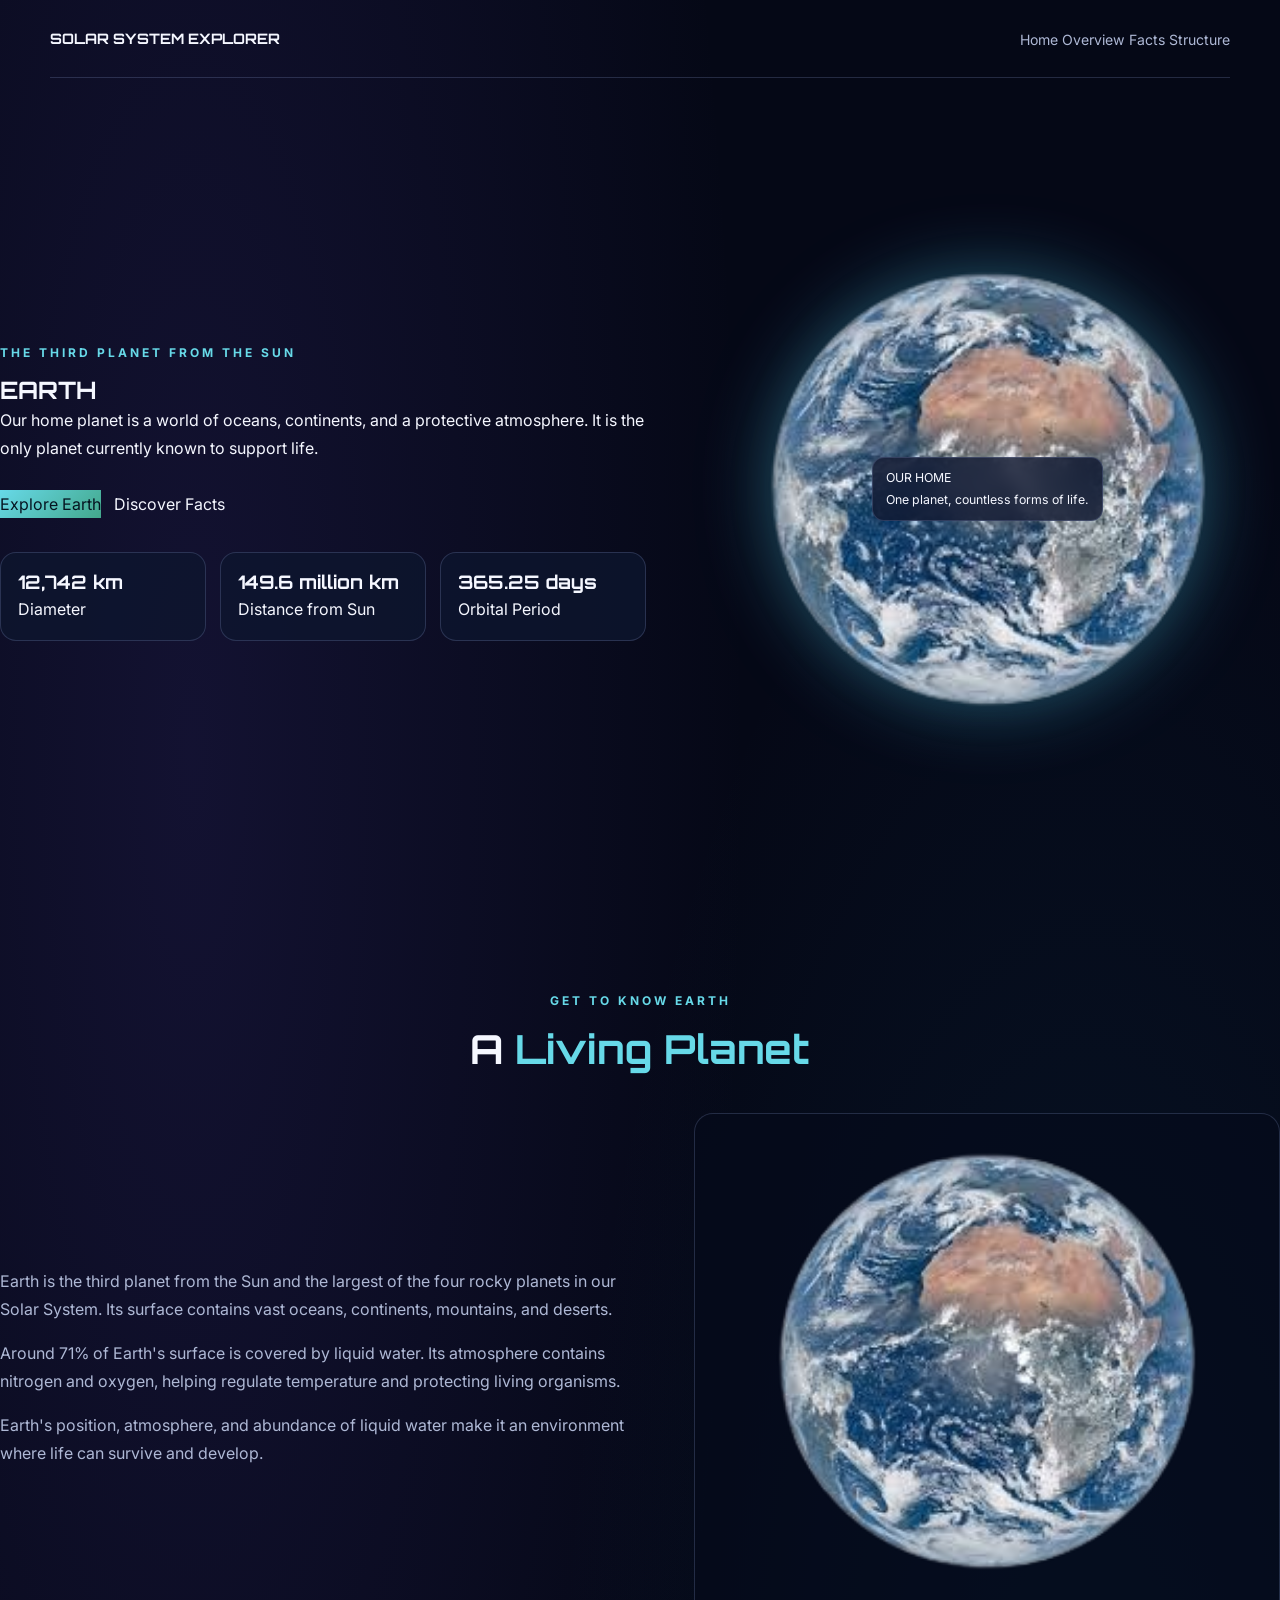
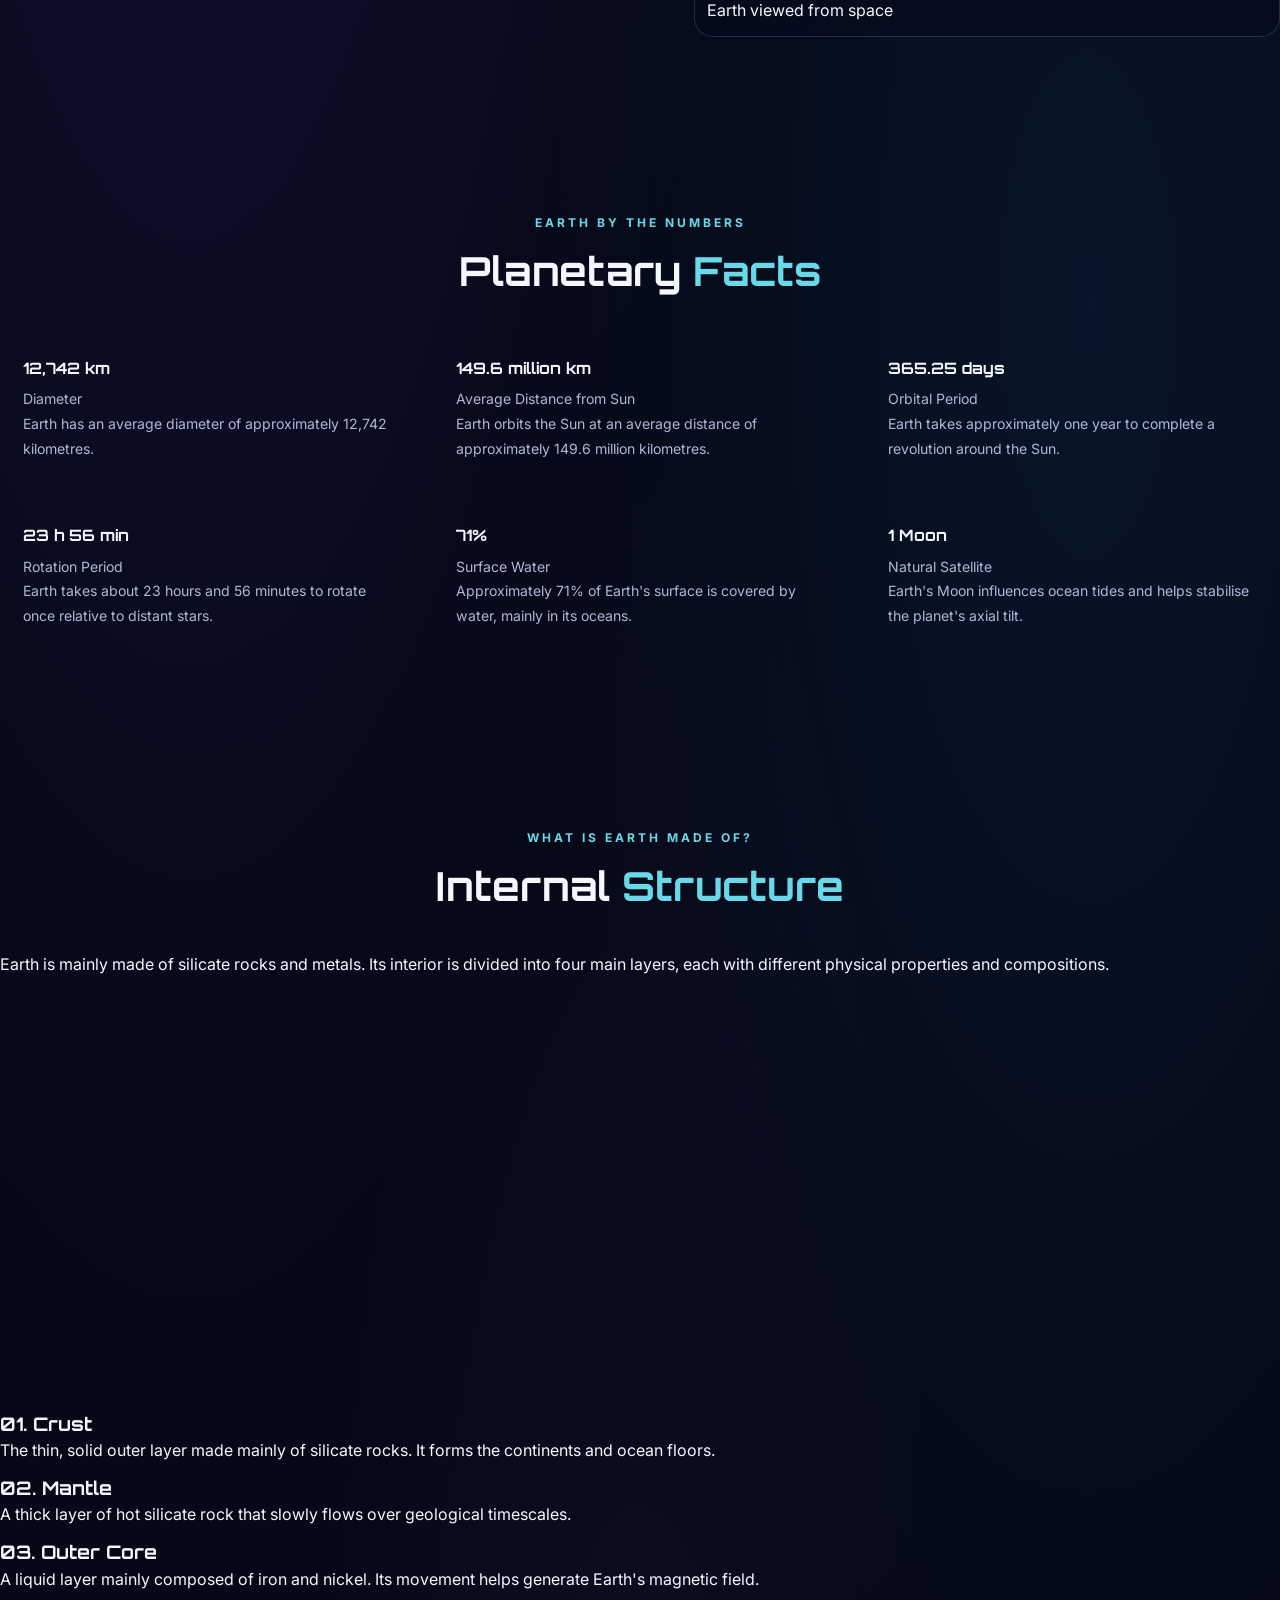
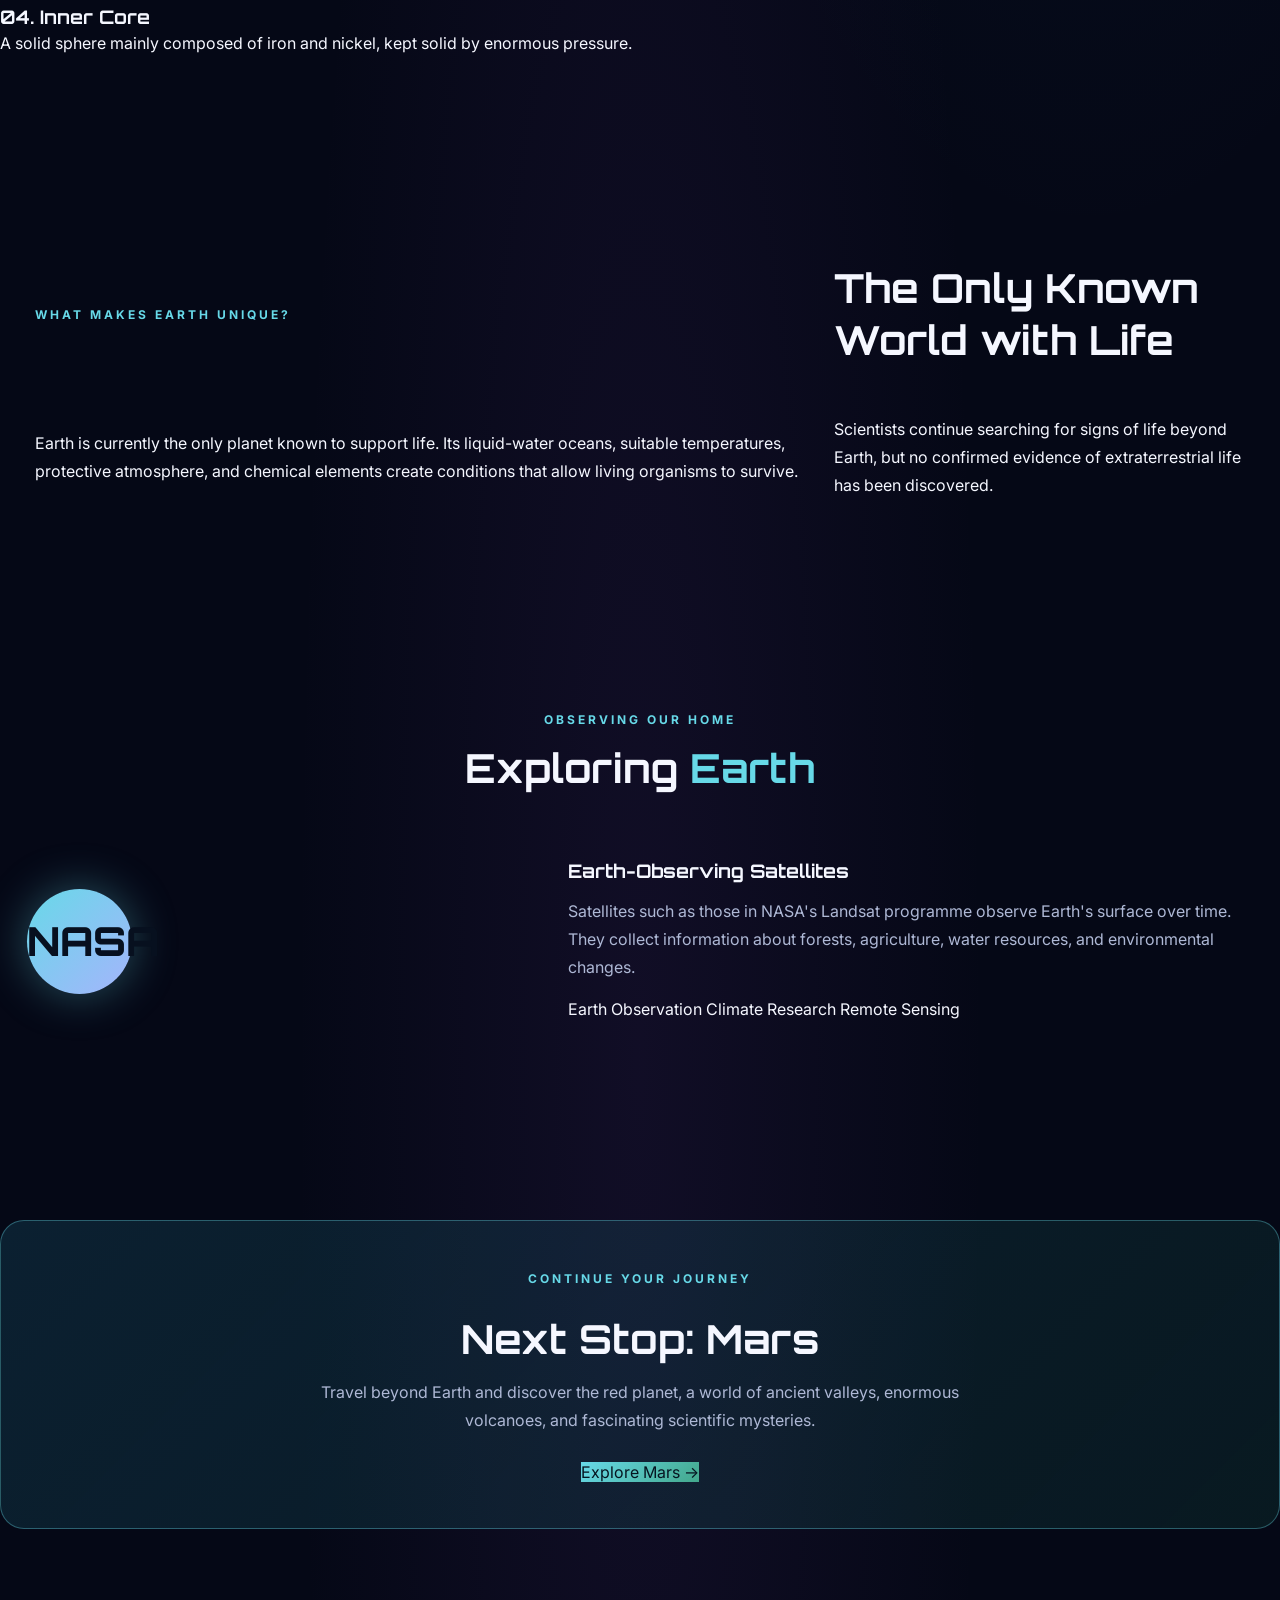
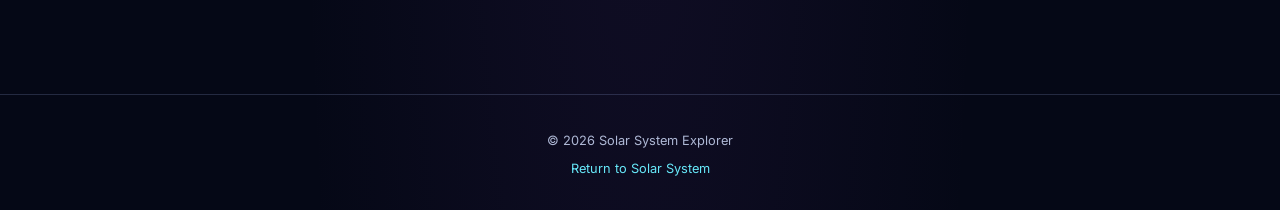
==== planets/earth.html @ f8b94702 "Update 1" ====
<!DOCTYPE html>
<html lang="en">
<head>
    <meta charset="UTF-8">
    <meta name="viewport" content="width=device-width, initial-scale=1.0">
    <title>Earth | Solar System Explorer</title>
    <link rel="stylesheet" href="../css/planets.css">
</head>

<body>

    <!-- HEADER -->
    <header class="header">
        <a href="../index.html" class="logo">SOLAR SYSTEM EXPLORER</a>

        <nav class="nav">
            <a href="../index.html">Home</a>
            <a href="#overview">Overview</a>
            <a href="#facts">Facts</a>
            <a href="#structure">Structure</a>
        </nav>
    </header>

    <main class="earth-page" style="--planet-accent: #67d9e8;">

        <!-- HERO SECTION -->
        <section class="planet-hero">

            <div class="hero-content">
                <p class="eyebrow">THE THIRD PLANET FROM THE SUN</p>

                <h1>EARTH</h1>

                <p class="hero-description">
                    Our home planet is a world of oceans, continents,
                    and a protective atmosphere. It is the only planet
                    currently known to support life.
                </p>

                <div class="hero-buttons">
                    <a href="#overview" class="planet-button">Explore Earth</a>
                    <a href="#facts" class="secondary-button">Discover Facts</a>
                </div>

                <div class="hero-stats">
                    <div class="stat">
                        <h3>12,742 km</h3>
                        <p>Diameter</p>
                    </div>

                    <div class="stat">
                        <h3>149.6 million km</h3>
                        <p>Distance from Sun</p>
                    </div>

                    <div class="stat">
                        <h3>365.25 days</h3>
                        <p>Orbital Period</p>
                    </div>
                </div>
            </div>

            <div class="hero-visual">
                <div class="planet-glow"></div>

                <img
                    src="../images/earth.png"
                    alt="Earth showing its blue oceans and continents"
                    class="planet-image"
                >

                <div class="floating-label">
                    <span>OUR HOME</span>
                    <p>One planet, countless forms of life.</p>
                </div>
            </div>

        </section>

        <!-- OVERVIEW -->
        <section class="section" id="overview">

            <div class="section-heading">
                <p class="eyebrow">GET TO KNOW EARTH</p>
                <h2>A <span>Living Planet</span></h2>
            </div>

            <div class="overview-grid">

                <div class="overview-text">
                    <p>
                        Earth is the third planet from the Sun and the
                        largest of the four rocky planets in our Solar
                        System. Its surface contains vast oceans,
                        continents, mountains, and deserts.
                    </p>

                    <p>
                        Around 71% of Earth's surface is covered by
                        liquid water. Its atmosphere contains nitrogen
                        and oxygen, helping regulate temperature and
                        protecting living organisms.
                    </p>

                    <p>
                        Earth's position, atmosphere, and abundance of
                        liquid water make it an environment where life
                        can survive and develop.
                    </p>
                </div>

                <div class="image-frame">
                    <img
                        src="../images/earth.png"
                        alt="View of planet Earth from space"
                    >
                    <p>Earth viewed from space</p>
                </div>

            </div>
        </section>

        <!-- FACTS -->
        <section class="section" id="facts">

            <div class="section-heading">
                <p class="eyebrow">EARTH BY THE NUMBERS</p>
                <h2>Planetary <span>Facts</span></h2>
            </div>

            <div class="facts-grid">

                <div class="fact-card">
                    <h3>12,742 km</h3>
                    <p class="fact-label">Diameter</p>
                    <p>
                        Earth has an average diameter of approximately
                        12,742 kilometres.
                    </p>
                </div>

                <div class="fact-card">
                    <h3>149.6 million km</h3>
                    <p class="fact-label">Average Distance from Sun</p>
                    <p>
                        Earth orbits the Sun at an average distance of
                        approximately 149.6 million kilometres.
                    </p>
                </div>

                <div class="fact-card">
                    <h3>365.25 days</h3>
                    <p class="fact-label">Orbital Period</p>
                    <p>
                        Earth takes approximately one year to complete
                        a revolution around the Sun.
                    </p>
                </div>

                <div class="fact-card">
                    <h3>23 h 56 min</h3>
                    <p class="fact-label">Rotation Period</p>
                    <p>
                        Earth takes about 23 hours and 56 minutes to
                        rotate once relative to distant stars.
                    </p>
                </div>

                <div class="fact-card">
                    <h3>71%</h3>
                    <p class="fact-label">Surface Water</p>
                    <p>
                        Approximately 71% of Earth's surface is covered
                        by water, mainly in its oceans.
                    </p>
                </div>

                <div class="fact-card">
                    <h3>1 Moon</h3>
                    <p class="fact-label">Natural Satellite</p>
                    <p>
                        Earth's Moon influences ocean tides and helps
                        stabilise the planet's axial tilt.
                    </p>
                </div>

            </div>
        </section>

        <!-- COMPOSITION -->
        <section class="section" id="structure">

            <div class="section-heading">
                <p class="eyebrow">WHAT IS EARTH MADE OF?</p>
                <h2>Internal <span>Structure</span></h2>
            </div>

            <p class="section-intro">
                Earth is mainly made of silicate rocks and metals.
                Its interior is divided into four main layers, each
                with different physical properties and compositions.
            </p>

            <div class="structure-grid">

                <div class="structure-visual">
                    <div class="earth-core">
                        <div class="earth-layer crust">
                            <div class="earth-layer mantle">
                                <div class="earth-layer outer-core">
                                    <div class="earth-layer inner-core"></div>
                                </div>
                            </div>
                        </div>
                    </div>
                </div>

                <div class="layer-list">

                    <div class="layer-item">
                        <h3>01. Crust</h3>
                        <p>
                            The thin, solid outer layer made mainly
                            of silicate rocks. It forms the continents
                            and ocean floors.
                        </p>
                    </div>

                    <div class="layer-item">
                        <h3>02. Mantle</h3>
                        <p>
                            A thick layer of hot silicate rock that
                            slowly flows over geological timescales.
                        </p>
                    </div>

                    <div class="layer-item">
                        <h3>03. Outer Core</h3>
                        <p>
                            A liquid layer mainly composed of iron
                            and nickel. Its movement helps generate
                            Earth's magnetic field.
                        </p>
                    </div>

                    <div class="layer-item">
                        <h3>04. Inner Core</h3>
                        <p>
                            A solid sphere mainly composed of iron
                            and nickel, kept solid by enormous pressure.
                        </p>
                    </div>

                </div>
            </div>
        </section>

        <!-- UNIQUE SCIENTIFIC FACT -->
        <section class="section">

            <div class="discovery-card">
                <p class="eyebrow">WHAT MAKES EARTH UNIQUE?</p>

                <h2>The Only Known World with <span>Life</span></h2>

                <p>
                    Earth is currently the only planet known to support
                    life. Its liquid-water oceans, suitable temperatures,
                    protective atmosphere, and chemical elements create
                    conditions that allow living organisms to survive.
                </p>

                <p>
                    Scientists continue searching for signs of life
                    beyond Earth, but no confirmed evidence of
                    extraterrestrial life has been discovered.
                </p>
            </div>

        </section>

        <!-- SPACE EXPLORATION -->
        <section class="section">

            <div class="section-heading">
                <p class="eyebrow">OBSERVING OUR HOME</p>
                <h2>Exploring <span>Earth</span></h2>
            </div>

            <div class="mission-card">

                <div class="mission-symbol">NASA</div>

                <div class="mission-content">
                    <h3>Earth-Observing Satellites</h3>

                    <p>
                        Satellites such as those in NASA's Landsat
                        programme observe Earth's surface over time.
                        They collect information about forests,
                        agriculture, water resources, and environmental
                        changes.
                    </p>

                    <div class="tag-list">
                        <span>Earth Observation</span>
                        <span>Climate Research</span>
                        <span>Remote Sensing</span>
                    </div>
                </div>

            </div>
        </section>

        <!-- NEXT PLANET -->
        <section class="section">

            <div class="closing-banner">
                <p class="eyebrow">CONTINUE YOUR JOURNEY</p>

                <h2>Next Stop: <span>Mars</span></h2>

                <p>
                    Travel beyond Earth and discover the red planet,
                    a world of ancient valleys, enormous volcanoes,
                    and fascinating scientific mysteries.
                </p>

                <a href="mars.html" class="planet-button">
                    Explore Mars →
                </a>
            </div>

        </section>

    </main>

    <!-- FOOTER -->
    <footer class="footer">
        <p>© 2026 Solar System Explorer</p>
        <a href="../index.html">Return to Solar System</a>
    </footer>

</body>
</html>
---- css/planets.css ----
@import url('https://fonts.googleapis.com/css2?family=Inter:wght@400;500;600;700&family=Orbitron:wght@500;600;700;800&display=swap');


/* VARIABLES */

:root {
    --bg: #050816;
    --panel: rgba(14, 22, 47, 0.78);
    --panel-light: rgba(25, 34, 68, 0.65);
    --border: rgba(148, 163, 220, 0.22);

    --text: #f5f7ff;
    --muted: #aeb8d5;

    --cyan: #67e8f9;
    --purple: #a5b4fc;
    --orange: #ffb454;

    --planet-accent: #67e8f9;
}


/* RESET */

* {
    box-sizing: border-box;
    margin: 0;
    padding: 0;
}

html {
    scroll-behavior: smooth;
    scroll-padding-top: 100px;
}

body {
    min-height: 100vh;
    overflow-x: hidden;

    color: var(--text);

    background:
        radial-gradient(
            ellipse at 15% 15%,
            rgba(83, 63, 175, 0.18),
            transparent 36%
        ),
        radial-gradient(
            ellipse at 85% 38%,
            rgba(22, 116, 170, 0.12),
            transparent 35%
        ),
        radial-gradient(
            ellipse at 50% 85%,
            rgba(105, 55, 155, 0.12),
            transparent 38%
        ),
        var(--bg);

    font-family: "Inter", sans-serif;
    line-height: 1.75;
}

a {
    color: inherit;
    text-decoration: none;
}

img {
    display: block;
    max-width: 100%;
}

h1, h2, h3, h4, h5, h6 {
    font-family: "Orbitron", sans-serif;
    line-height: 1.3;
}


/* =========================================
   BACKGROUND EFFECTS
========================================= */

.stars,
.stars::before,
.stars::after {
    position: fixed;
    inset: 0;
    pointer-events: none;
}

.stars {
    z-index: -1;
    opacity: 0.75;

    background-image:
        radial-gradient(1px 1px at 8% 16%, white 99%, transparent),
        radial-gradient(2px 2px at 22% 72%, #a5b4fc 99%, transparent),
        radial-gradient(1px 1px at 36% 35%, white 99%, transparent),
        radial-gradient(2px 2px at 48% 82%, #67e8f9 99%, transparent),
        radial-gradient(1px 1px at 63% 13%, white 99%, transparent),
        radial-gradient(1px 1px at 76% 54%, white 99%, transparent),
        radial-gradient(2px 2px at 88% 27%, #c4b5fd 99%, transparent),
        radial-gradient(1px 1px at 94% 86%, white 99%, transparent),
        radial-gradient(1px 1px at 14% 91%, white 99%, transparent),
        radial-gradient(1px 1px at 56% 48%, #a5b4fc 99%, transparent);

    background-size: 370px 370px;

    animation: starDrift 100s linear infinite;
}

.stars::before {
    content: "";
    opacity: 0.5;

    background-image:
        radial-gradient(1px 1px at 20% 20%, white 99%, transparent),
        radial-gradient(2px 2px at 70% 40%, #67e8f9 99%, transparent),
        radial-gradient(1px 1px at 40% 80%, white 99%, transparent),
        radial-gradient(1px 1px at 90% 70%, #c4b5fd 99%, transparent);

    background-size: 230px 260px;

    animation: twinkle 5s ease-in-out infinite alternate;
}

.stars::after {
    content: "";
    opacity: 0.35;

    background-image:
        radial-gradient(1px 1px at 30% 55%, white 99%, transparent),
        radial-gradient(1px 1px at 80% 10%, white 99%, transparent),
        radial-gradient(2px 2px at 55% 30%, #c4b5fd 99%, transparent);

    background-size: 310px 320px;
}

.nebula {
    position: fixed;
    z-index: -1;

    width: 350px;
    height: 350px;

    border-radius: 50%;
    filter: blur(100px);

    opacity: 0.13;
    pointer-events: none;
}

.nebula-one {
    top: 20%;
    left: -180px;
    background: #7657ff;
}

.nebula-two {
    right: -180px;
    bottom: 8%;
    background: #00c8ff;
}


/* ANIMATIONS */

@keyframes starDrift {
    from {
        background-position: 0 0;
    }

    to {
        background-position: 370px 370px;
    }
}

@keyframes twinkle {
    from {
        opacity: 0.2;
    }

    to {
        opacity: 0.75;
    }
}

@keyframes sunFloat {
    0%, 100% {
        transform: translateY(0);
    }

    50% {
        transform: translateY(-10px);
    }
}

@keyframes glowPulse {
    0%, 100% {
        opacity: 0.45;
        transform: scale(0.96);
    }

    50% {
        opacity: 0.8;
        transform: scale(1.05);
    }
}

@keyframes planetFloat {
    0%, 100% {
        transform: translateY(0);
    }

    50% {
        transform: translateY(-13px);
    }
}


/* =========================================
   NAVIGATION
========================================= */

header {
    position: relative;
    z-index: 10;

    width: min(1180px, calc(100% - 40px));
    min-height: 78px;

    margin: auto;

    display: flex;
    align-items: center;
    justify-content: space-between;
    gap: 24px;

    border-bottom: 1px solid var(--border);
}

.logo {
    font-family: "Orbitron", sans-serif;
    font-weight: 700;
    font-size: 0.9rem;
    white-space: nowrap;
}

nav ul {
    display: flex;
    gap: 26px;

    padding: 0;
    margin: 0;

    list-style: none;
}

nav a {
    color: var(--muted);
    font-size: 0.88rem;

    transition: color 0.2s ease;
}

nav a:hover {
    color: var(--cyan);
}


/* =========================================
   GENERAL LAYOUT
========================================= */

.container {
    width: min(1120px, calc(100% - 44px));
    margin-inline: auto;
}

.section {
    padding: 85px 0;
}

.section-heading {
    max-width: 700px;

    margin: 0 auto 38px;

    text-align: center;
}

.eyebrow {
    display: inline-block;

    margin-bottom: 12px;

    color: var(--planet-accent);

    font-size: 0.75rem;
    font-weight: 700;

    letter-spacing: 3px;
    text-transform: uppercase;
}

h2 {
    margin-bottom: 14px;
    font-size: clamp(1.65rem, 4vw, 2.5rem);
}

.section-heading p,
.muted {
    color: var(--muted);
}

.gradient-text {
    color: var(--planet-accent);

    background: linear-gradient(
        100deg,
        #ffffff,
        var(--purple) 45%,
        var(--planet-accent)
    );

    -webkit-background-clip: text;
    background-clip: text;
    -webkit-text-fill-color: transparent;
}


/* =========================================
   FULL-SCREEN PLANET HERO
========================================= */

.planet-hero {
    position: relative;

    display: grid;
    grid-template-columns: 1.05fr 0.95fr;

    align-items: center;
    gap: 50px;

    min-height: calc(100svh - 78px);
    padding-top: 50px;
    padding-bottom: 50px;
}

.hero-copy {
    position: relative;
    z-index: 2;
}

.hero h1 {
    margin: 12px 0 10px;

    font-size: clamp(3rem, 6vw, 5.5rem);
    letter-spacing: -2px;
}

.planet-subtitle {
    color: var(--planet-accent);

    font-size: clamp(1.15rem, 2.5vw, 1.7rem);
}

.hero-copy > p {
    max-width: 580px;

    margin-top: 20px;

    color: var(--muted);
    font-size: 1.04rem;
}

.hero-buttons {
    display: flex;
    flex-wrap: wrap;
    gap: 13px;

    margin-top: 28px;
}


/* BUTTONS */

.button {
    display: inline-flex;
    justify-content: center;
    align-items: center;

    padding: 12px 19px;

    border: 1px solid var(--border);
    border-radius: 12px;

    font-size: 0.9rem;
    font-weight: 600;

    transition:
        transform 0.25s,
        box-shadow 0.25s,
        background 0.25s;
}

.button:hover {
    transform: translateY(-3px);
}

.button-primary {
    color: #04101b;

    border-color: transparent;

    background: linear-gradient(
        110deg,
        var(--planet-accent),
        var(--purple)
    );

    box-shadow: 0 8px 28px rgba(103, 232, 249, 0.13);
}

.button-secondary {
    color: var(--text);
    background: rgba(255, 255, 255, 0.035);
}


/* PLANET VISUAL */

.hero-visual {
    position: relative;

    display: grid;
    place-items: center;

    min-height: 500px;

    isolation: isolate;
}

.orbit {
    position: absolute;

    width: 95%;
    aspect-ratio: 1;

    border: 1px solid rgba(165, 180, 252, 0.17);
    border-radius: 50%;

    transform: rotate(-18deg) scaleY(0.77);
}

.orbit-two {
    width: 76%;

    border-color: rgba(103, 232, 249, 0.2);

    transform: rotate(25deg) scaleY(0.82);
}

.planet-glow {
    position: absolute;

    width: 78%;
    aspect-ratio: 1;

    border-radius: 50%;

    background: radial-gradient(
        circle,
        color-mix(in srgb, var(--planet-accent) 32%, transparent),
        transparent 70%
    );

    filter: blur(20px);

    animation: glowPulse 5s ease-in-out infinite;
}

.planet-image {
    position: relative;
    z-index: 2;

    width: min(88%, 490px);
    height: auto;
    max-height: 490px;

    object-fit: contain;

    filter: drop-shadow(
        0 0 30px color-mix(in srgb, var(--planet-accent) 35%, transparent)
    );

    animation: planetFloat 7s ease-in-out infinite;
}

.floating-label {
    position: absolute;
    z-index: 3;

    padding: 9px 13px;

    color: var(--text);

    background: rgba(14, 22, 47, 0.8);

    border: 1px solid var(--border);
    border-radius: 12px;

    font-size: 0.77rem;

    backdrop-filter: blur(10px);
}

.label-top {
    top: 12%;
    right: 0;
}

.label-bottom {
    bottom: 13%;
    left: 0;
}


/* HERO STATS */

.hero-stats {
    display: grid;
    grid-template-columns: repeat(3, 1fr);
    gap: 14px;

    margin-top: 34px;
}

.stat {
    min-width: 0;
    padding: 17px;

    background: var(--panel);

    border: 1px solid var(--border);
    border-radius: 16px;
}

.stat strong {
    display: block;

    color: var(--planet-accent);

    font-family: "Orbitron", sans-serif;
    font-size: clamp(0.85rem, 2vw, 1.15rem);

    overflow-wrap: anywhere;
}

.stat span {
    color: var(--muted);
    font-size: 0.77rem;
}


/* =========================================
   GLASS PANELS AND IMAGES
========================================= */

.glass-card {
    background: linear-gradient(
        145deg,
        var(--panel-light),
        rgba(9, 14, 33, 0.72)
    );

    border: 1px solid var(--border);
    border-radius: 23px;

    box-shadow: 0 18px 50px rgba(0, 0, 0, 0.12);

    backdrop-filter: blur(12px);
}

.image-frame {
    position: relative;
    overflow: hidden;

    min-width: 0;
    padding: 12px;

    background: rgba(6, 10, 27, 0.6);

    border: 1px solid var(--border);
    border-radius: 19px;
}

.image-frame img {
    width: 100%;
    height: auto;
    max-height: 470px;

    object-fit: contain;
    object-position: center;

    border-radius: 12px;

    transition: transform 0.5s ease, filter 0.5s ease;
}

.image-frame:hover img {
    transform: scale(1.025);
    filter: brightness(1.08);
}

.image-caption {
    padding: 12px 5px 2px;

    color: var(--muted);
    font-size: 0.8rem;
    text-align: center;
}


/* =========================================
   OVERVIEW
========================================= */

.overview-grid {
    display: grid;
    grid-template-columns: 1fr 0.9fr;

    align-items: center;
    gap: 42px;
}

.overview-text h2 {
    margin-bottom: 20px;
}

.overview-text p {
    margin-bottom: 16px;
    color: var(--muted);
}

.highlight {
    padding: 17px 19px;
    margin-top: 24px;

    border-left: 3px solid var(--planet-accent);
    border-radius: 0 12px 12px 0;

    background: color-mix(
        in srgb,
        var(--planet-accent) 6%,
        transparent
    );

    color: #dfe8ff;
}


/* =========================================
   FACT CARDS
========================================= */

.facts-grid {
    display: grid;
    grid-template-columns: repeat(3, minmax(0, 1fr));
    gap: 18px;
}

.fact-card {
    padding: 23px;

    transition:
        transform 0.25s,
        border-color 0.25s;
}

.fact-card:hover {
    transform: translateY(-5px);
    border-color: var(--planet-accent);
}

.fact-icon {
    display: grid;
    place-items: center;

    width: 43px;
    height: 43px;

    margin-bottom: 17px;

    border-radius: 13px;

    color: var(--planet-accent);

    background: color-mix(
        in srgb,
        var(--planet-accent) 10%,
        transparent
    );

    font-size: 1.2rem;
}

.fact-card h3 {
    margin-bottom: 9px;
    font-size: 0.98rem;
}

.fact-card p {
    color: var(--muted);
    font-size: 0.88rem;
}

.fact-card strong {
    color: var(--purple);
}


/* =========================================
   INTERNAL STRUCTURE
========================================= */

.core-grid {
    display: grid;
    grid-template-columns: 0.95fr 1.05fr;

    align-items: center;
    gap: 42px;
}

.core-copy p {
    margin-bottom: 17px;
    color: var(--muted);
}

.layer-list {
    display: grid;
    gap: 12px;

    margin-top: 24px;
}

.layer {
    display: flex;
    align-items: center;
    gap: 13px;

    padding: 13px 15px;

    background: rgba(255, 255, 255, 0.035);

    border: 1px solid rgba(148, 163, 220, 0.13);
    border-radius: 13px;
}

.layer-dot {
    flex: 0 0 10px;

    width: 10px;
    height: 10px;

    border-radius: 50%;

    background: var(--planet-accent);

    box-shadow: 0 0 12px var(--planet-accent);
}

.layer:nth-child(2) .layer-dot {
    background: #ff7c54;
}

.layer:nth-child(3) .layer-dot {
    background: #ffda80;
}

.layer strong {
    display: block;
    font-size: 0.88rem;
}

.layer span {
    display: block;

    color: var(--muted);
    font-size: 0.78rem;
}


/* STRUCTURE DIAGRAM */

.structure-visual {
    display: grid;
    place-items: center;

    min-height: 410px;
    padding: 25px;
}

.structure-diagram {
    display: grid;
    place-items: center;

    width: min(300px, 80%);
    aspect-ratio: 1;

    border-radius: 50%;

    background: #ad876b;

    box-shadow: 0 0 45px rgba(196, 181, 165, 0.13);
}

.structure-layer {
    display: grid;
    place-items: center;

    width: 78%;
    aspect-ratio: 1;

    border-radius: 50%;
}

.structure-crust {
    background: #ad876b;
}

.structure-mantle {
    width: 85%;
    background: #d68d54;
}

.structure-core {
    width: 65%;
    background: #ffda80;
}

.structure-legend {
    display: flex;
    justify-content: center;
    flex-wrap: wrap;

    gap: 18px;
    margin-top: 24px;

    color: var(--muted);
    font-size: 0.8rem;
}

.structure-legend > div {
    display: flex;
    align-items: center;
    gap: 7px;
}

.legend-dot {
    width: 9px;
    height: 9px;

    border-radius: 50%;
}

.crust-dot {
    background: #ad876b;
}

.mantle-dot {
    background: #d68d54;
}

.core-dot {
    background: #ffda80;
}


/* =========================================
   UNIQUE DISCOVERY
========================================= */

.discovery-card {
    display: grid;
    grid-template-columns: 1.3fr 0.7fr;

    align-items: center;
    gap: 35px;

    padding: 35px;
}

.discovery-content p {
    margin: 14px 0;
    color: var(--muted);
}

.discovery-content strong {
    color: var(--planet-accent);
}

.discovery-stats {
    display: grid;
    gap: 15px;
}

.discovery-stat {
    padding: 23px;

    background: rgba(255, 255, 255, 0.035);

    border: 1px solid var(--border);
    border-radius: 16px;

    text-align: center;
}

.discovery-stat strong {
    display: block;

    color: var(--planet-accent);

    font-family: "Orbitron", sans-serif;
    font-size: 2.3rem;
}

.discovery-stat span {
    color: var(--muted);
    font-size: 0.82rem;
}


/* =========================================
   SPACECRAFT FEATURE
========================================= */

.mission-card {
    display: grid;
    grid-template-columns: 0.85fr 1.15fr;

    align-items: center;
    gap: 35px;

    padding: 27px;
}

.mission-content h2 {
    font-size: clamp(1.4rem, 3vw, 2rem);
}

.mission-content p {
    margin: 14px 0;
    color: var(--muted);
}

.mission-tags {
    display: flex;
    flex-wrap: wrap;
    gap: 9px;

    margin-top: 20px;
}

.tag {
    padding: 7px 11px;

    color: var(--planet-accent);

    background: rgba(103, 232, 249, 0.07);

    border: 1px solid var(--border);
    border-radius: 999px;

    font-size: 0.75rem;
}


/* MISSION VISUAL */

.mission-visual {
    position: relative;

    display: grid;
    place-items: center;

    min-height: 260px;
    overflow: hidden;

    border-radius: 18px;

    background: rgba(6, 10, 27, 0.6);
    border: 1px solid var(--border);
}

.mission-orbit {
    position: absolute;

    width: 75%;
    aspect-ratio: 1;

    border: 1px solid rgba(165, 180, 252, 0.4);
    border-radius: 50%;

    transform: scaleY(0.45) rotate(-25deg);
}

.mission-symbol {
    display: grid;
    place-items: center;

    width: 105px;
    height: 105px;

    border-radius: 50%;

    color: #07101f;

    background: linear-gradient(
        135deg,
        var(--planet-accent),
        var(--purple)
    );

    font-family: "Orbitron", sans-serif;
    font-size: 2.5rem;
    font-weight: 800;

    box-shadow: 0 0 45px color-mix(
        in srgb,
        var(--planet-accent) 35%,
        transparent
    );
}


/* =========================================
   CLOSING BANNER
========================================= */

.closing-banner {
    position: relative;
    overflow: hidden;

    padding: 42px 25px;

    text-align: center;

    background:
        radial-gradient(
            ellipse at 50% 120%,
            color-mix(in srgb, var(--planet-accent) 16%, transparent),
            transparent 60%
        ),
        var(--panel);

    border: 1px solid var(--border);
    border-radius: 24px;
}

.closing-banner h2 {
    margin-bottom: 13px;
}

.closing-banner p {
    max-width: 650px;

    margin: 0 auto 24px;

    color: var(--muted);
}

.closing-banner .button {
    margin: 5px;
}


/* =========================================
   FOOTER
========================================= */

footer {
    padding: 30px 20px;
    margin-top: 80px;

    border-top: 1px solid var(--border);

    color: var(--muted);
    font-size: 0.8rem;

    text-align: center;
}

footer p {
    margin: 5px 0;
}

footer a {
    color: var(--cyan);
}


/* =========================================
   RESPONSIVE DESIGN
========================================= */

@media (max-width: 900px) {

    header {
        flex-direction: column;
        justify-content: center;

        gap: 10px;
        padding: 15px;
    }

    nav ul {
        justify-content: center;
        flex-wrap: wrap;
        gap: 16px;
    }

    .planet-hero {
        grid-template-columns: 1fr;
        gap: 15px;

        min-height: auto;
        padding-top: 65px;
    }

    .hero-copy {
        text-align: center;
    }

    .hero-copy > p {
        margin-inline: auto;
    }

    .hero-buttons {
        justify-content: center;
    }

    .hero-visual {
        min-height: 420px;
    }

    .overview-grid,
    .core-grid,
    .mission-card {
        grid-template-columns: 1fr;
    }

    .overview-grid .image-frame {
        max-width: 650px;
        width: 100%;

        margin-inline: auto;
    }

    .core-grid .structure-visual {
        order: 2;
    }

    .discovery-card {
        grid-template-columns: 1fr;
    }

    .mission-card {
        gap: 25px;
    }
}


/* MOBILE */

@media (max-width: 650px) {

    .container {
        width: min(100% - 30px, 1120px);
    }

    .section {
        padding: 60px 0;
    }

    header {
        width: calc(100% - 30px);
    }

    nav ul {
        gap: 3px;
    }

    nav a {
        padding: 8px 7px;
        font-size: 0.73rem;
    }

    .logo {
        font-size: 0.78rem;
    }

    .planet-hero {
        padding-top: 55px;
    }

    .hero h1 {
        font-size: clamp(2.4rem, 12vw, 3.8rem);
    }

    .hero-visual {
        min-height: 320px;
    }

    .planet-image {
        width: min(85%, 340px);
    }

    .hero-stats {
        gap: 8px;
    }

    .stat {
        padding: 12px 8px;
        text-align: center;
    }

    .stat strong {
        font-size: 0.85rem;
    }

    .stat span {
        font-size: 0.68rem;
    }

    .facts-grid {
        grid-template-columns: repeat(2, minmax(0, 1fr));
        gap: 12px;
    }

    .fact-card {
        padding: 16px;
    }

    .fact-card h3 {
        font-size: 0.87rem;
    }

    .fact-card p {
        font-size: 0.81rem;
    }

    .mission-card,
    .discovery-card {
        padding: 16px;
    }

    .image-frame {
        padding: 8px;
    }

    .structure-visual {
        min-height: 330px;
    }

    footer {
        margin-top: 55px;
    }
}


/* SMALL MOBILE */

@media (max-width: 380px) {

    .facts-grid {
        grid-template-columns: 1fr;
    }

    nav a {
        padding: 7px 5px;
        font-size: 0.68rem;
    }

    .hero-stats {
        grid-template-columns: 1fr;
    }

}


/* ACCESSIBILITY */

@media (prefers-reduced-motion: reduce) {

    *,
    *::before,
    *::after {
        scroll-behavior: auto !important;
        animation: none !important;
        transition: none !important;
    }

}
/* =========================
   VENUS PLANET THEME
========================= */

.venus-page {
    --planet-accent: #f5c16c;
}

/* Venus atmosphere glow */
.venus-page .planet-glow {
    background: radial-gradient(
        circle,
        rgba(245, 193, 108, 0.25) 0%,
        rgba(225, 130, 65, 0.12) 45%,
        transparent 75%
    );
}

/* Venus image appearance */
.venus-page .planet-image {
    filter: drop-shadow(0 0 35px rgba(245, 193, 108, 0.35));
}

/* Venus-specific accent details */
.venus-page .section-heading span,
.venus-page .eyebrow {
    color: var(--planet-accent);
}

.venus-page .fact-card:hover {
    border-color: rgba(245, 193, 108, 0.55);
}

.venus-page .planet-button {
    background: linear-gradient(
        135deg,
        #f5c16c,
        #d98b45
    );
    color: #17111a;
}

/* =========================
   EARTH PLANET THEME
========================= */

.earth-page {
    --planet-accent: #67d9e8;
}

/* Earth atmosphere glow */
.earth-page .planet-glow {
    background: radial-gradient(
        circle,
        rgba(65, 190, 230, 0.28) 0%,
        rgba(45, 150, 120, 0.16) 45%,
        transparent 75%
    );
}

/* Earth image appearance */
.earth-page .planet-image {
    filter: drop-shadow(0 0 38px rgba(75, 190, 230, 0.4));
}

/* Earth accent details */
.earth-page .section-heading span,
.earth-page .eyebrow {
    color: var(--planet-accent);
}

.earth-page .fact-card:hover {
    border-color: rgba(103, 217, 232, 0.6);
}

/* Earth buttons */
.earth-page .planet-button {
    background: linear-gradient(
        135deg,
        #67d9e8,
        #43a88c
    );
    color: #061521;
}

/* Earth-specific atmospheric details */
.earth-page .closing-banner {
    border-color: rgba(103, 217, 232, 0.35);
    background: linear-gradient(
        135deg,
        rgba(35, 130, 160, 0.2),
        rgba(35, 150, 110, 0.12)
    );
}
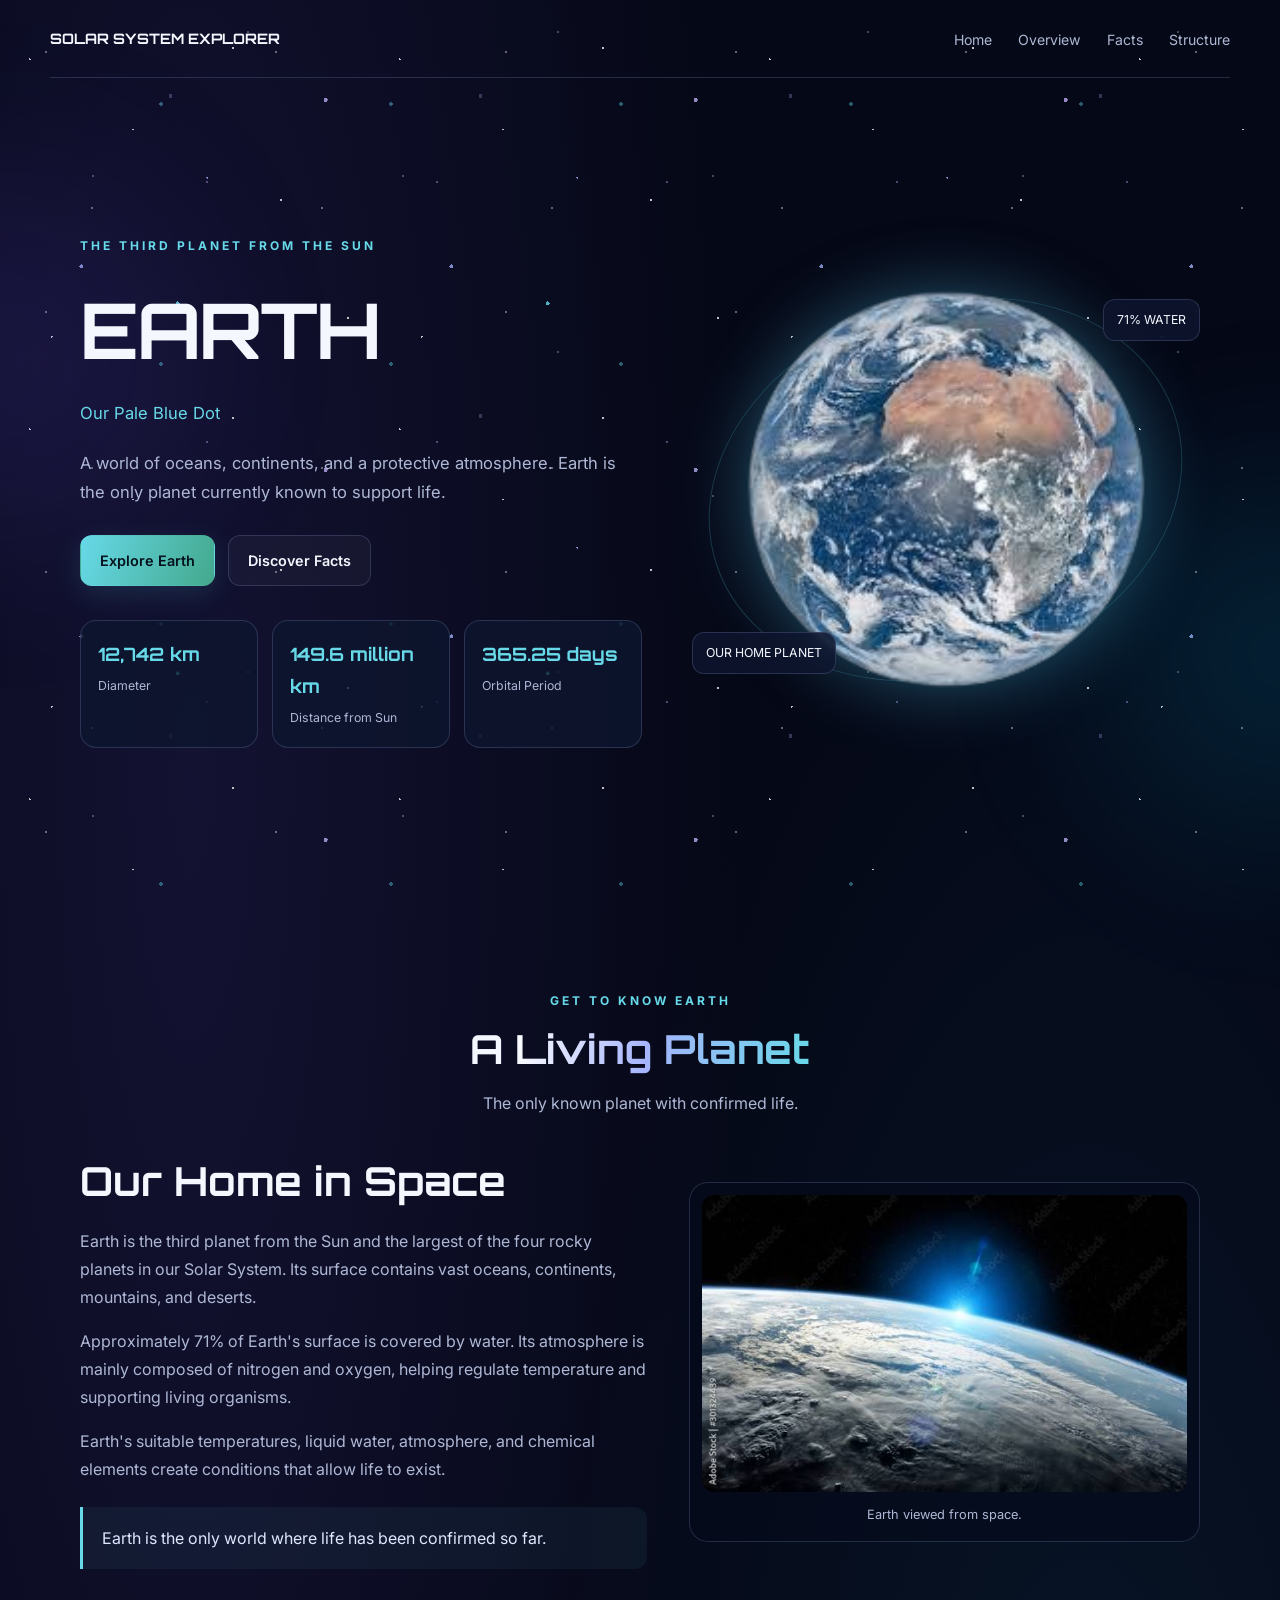
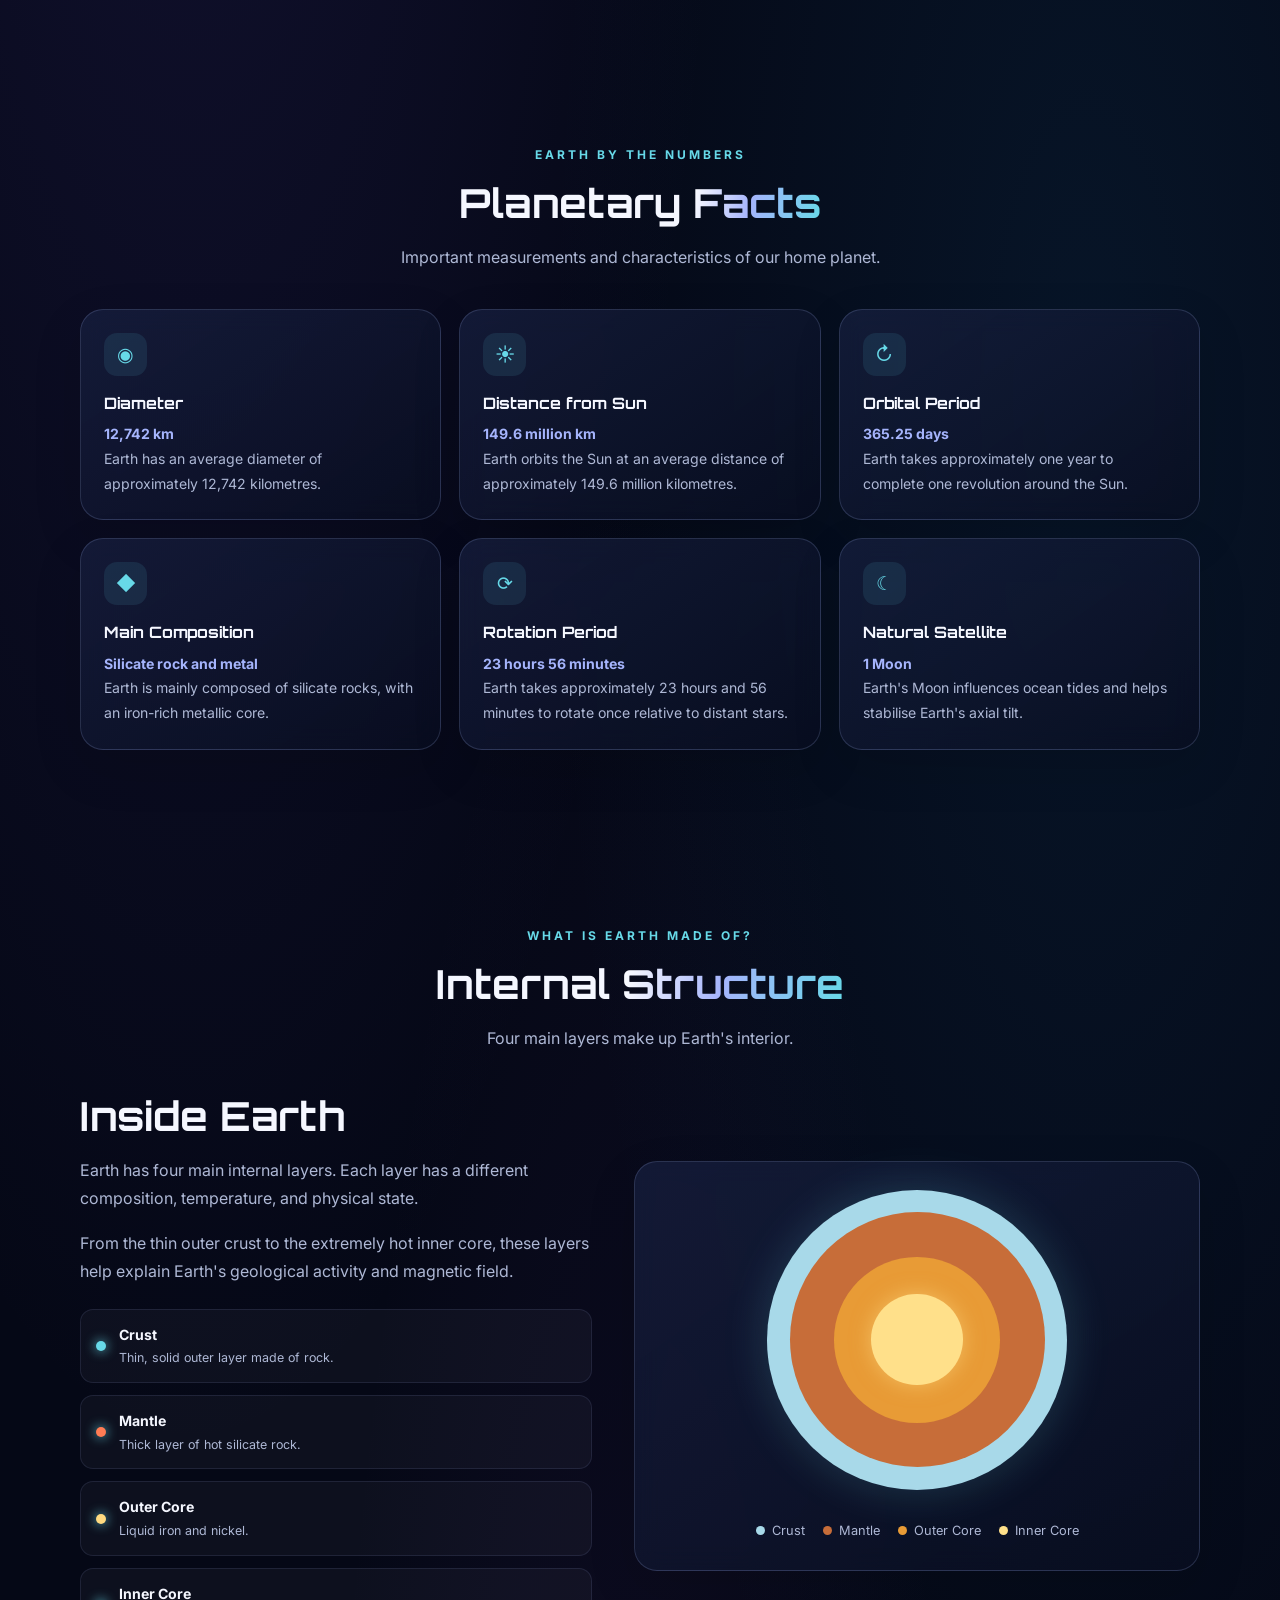
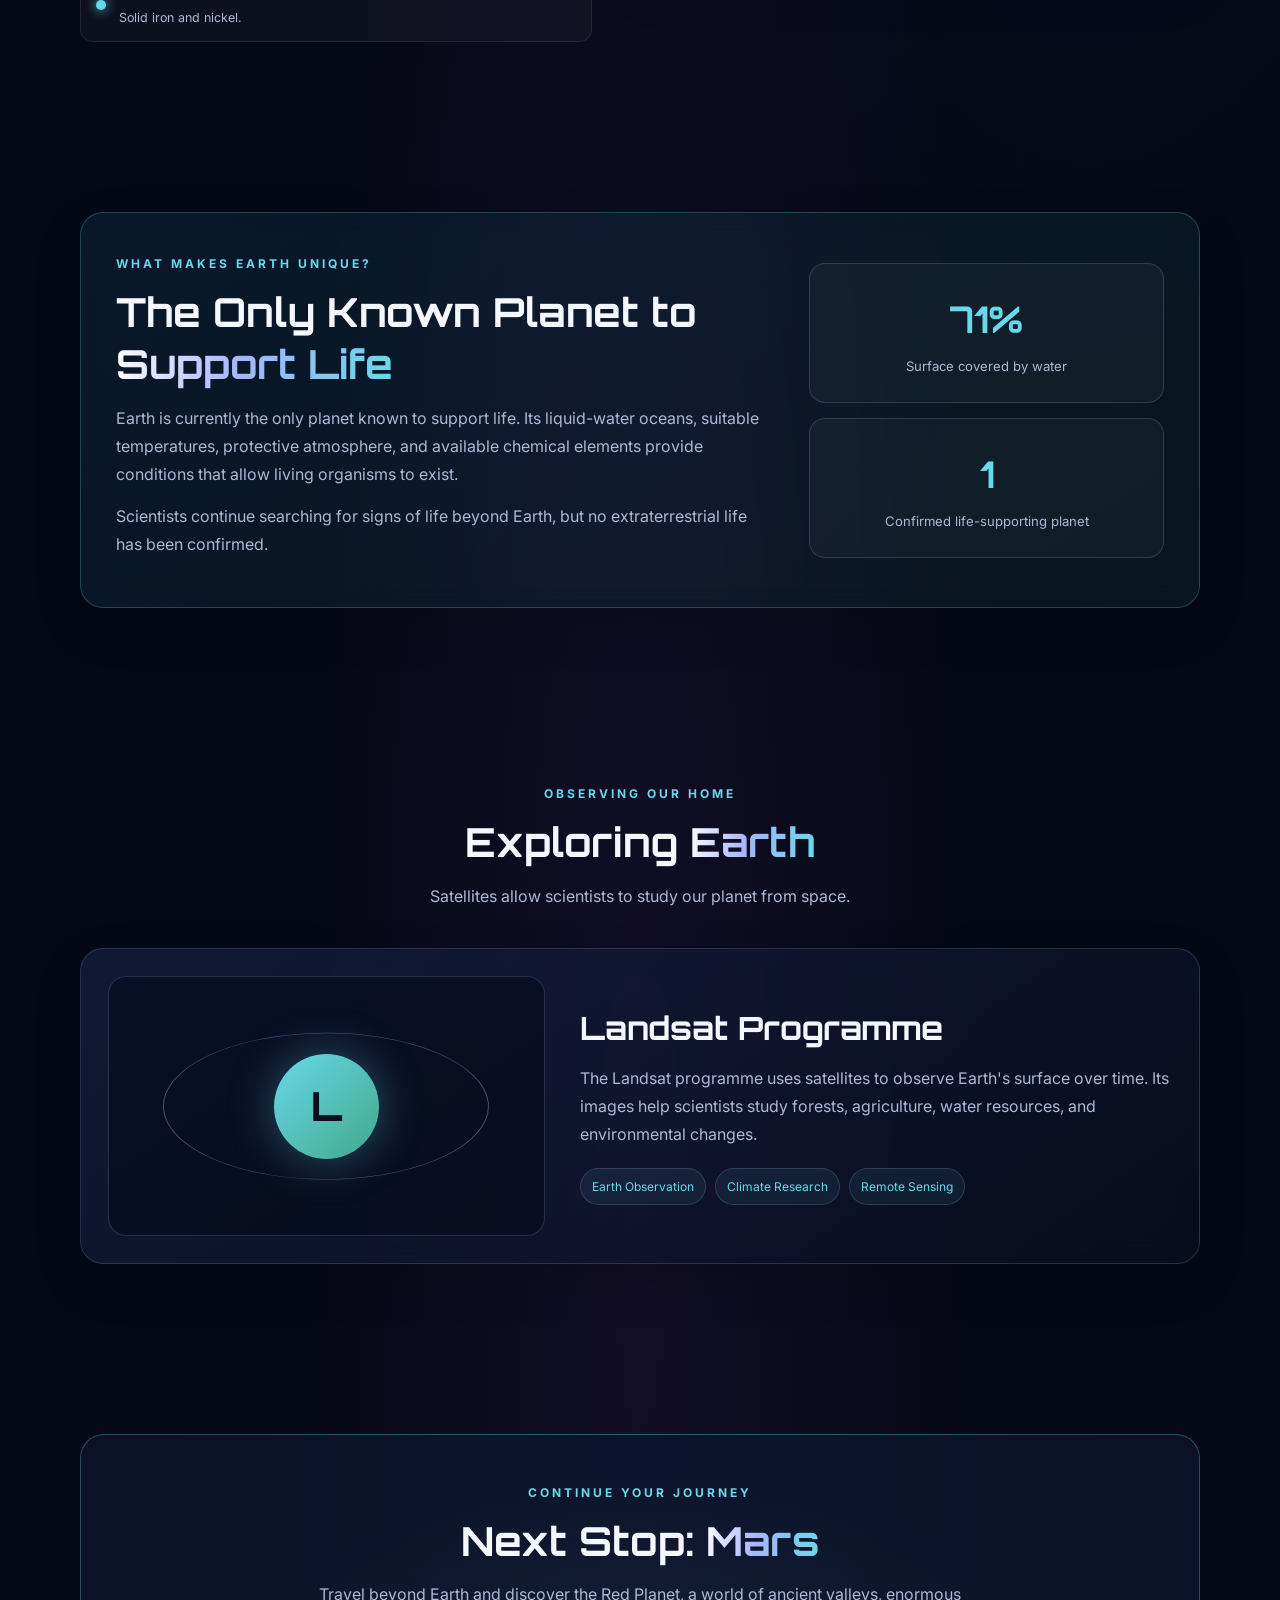
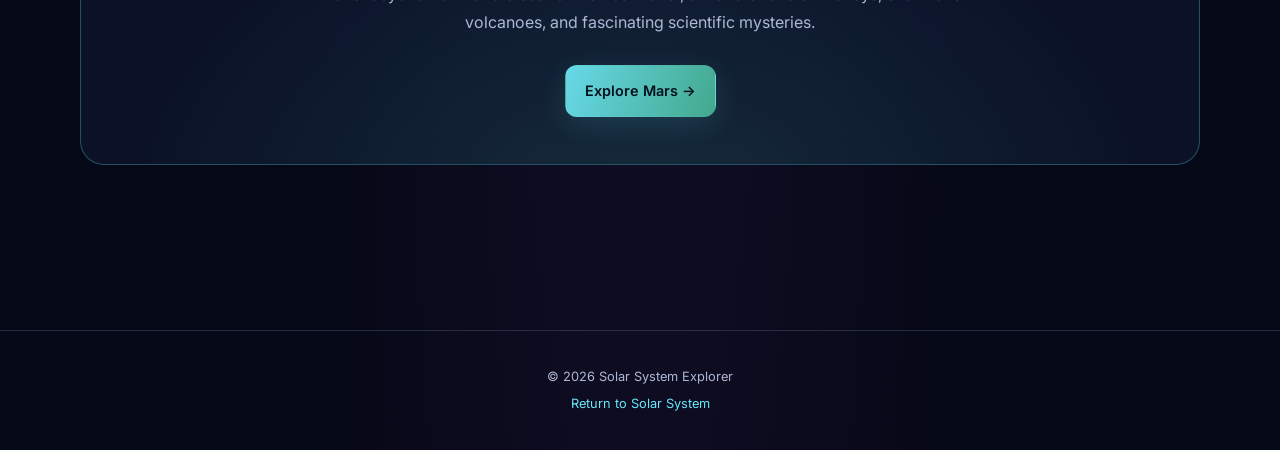
==== commit 64e8b362: "Update 2" ====
--- a/planets/earth.html
+++ b/planets/earth.html
@@ -1,67 +1,104 @@
 
 <!DOCTYPE html>
 <html lang="en">
+
 <head>
     <meta charset="UTF-8">
     <meta name="viewport" content="width=device-width, initial-scale=1.0">
+
     <title>Earth | Solar System Explorer</title>
+
     <link rel="stylesheet" href="../css/planets.css">
 </head>
 
 <body>
 
-    <!-- HEADER -->
-    <header class="header">
-        <a href="../index.html" class="logo">SOLAR SYSTEM EXPLORER</a>
-
-        <nav class="nav">
-            <a href="../index.html">Home</a>
-            <a href="#overview">Overview</a>
-            <a href="#facts">Facts</a>
-            <a href="#structure">Structure</a>
+    <!-- BACKGROUND -->
+    <div class="stars"></div>
+    <div class="nebula nebula-one"></div>
+    <div class="nebula nebula-two"></div>
+
+
+    <!-- NAVIGATION -->
+    <header>
+        <a href="../index.html" class="logo">
+            SOLAR SYSTEM EXPLORER
+        </a>
+
+        <nav>
+            <ul>
+                <li><a href="../index.html">Home</a></li>
+                <li><a href="#overview">Overview</a></li>
+                <li><a href="#facts">Facts</a></li>
+                <li><a href="#structure">Structure</a></li>
+            </ul>
         </nav>
     </header>
 
-    <main class="earth-page" style="--planet-accent: #67d9e8;">
-
-        <!-- HERO SECTION -->
-        <section class="planet-hero">
-
-            <div class="hero-content">
-                <p class="eyebrow">THE THIRD PLANET FROM THE SUN</p>
+
+    <main class="earth-page">
+
+        <!-- =================================
+             HERO SECTION
+        ================================== -->
+
+        <section class="planet-hero hero container">
+
+            <div class="hero-copy">
+
+                <span class="eyebrow">
+                    THE THIRD PLANET FROM THE SUN
+                </span>
 
                 <h1>EARTH</h1>
 
-                <p class="hero-description">
-                    Our home planet is a world of oceans, continents,
-                    and a protective atmosphere. It is the only planet
-                    currently known to support life.
+                <p class="planet-subtitle">
+                    Our Pale Blue Dot
                 </p>
 
+                <p>
+                    A world of oceans, continents, and a protective
+                    atmosphere. Earth is the only planet currently
+                    known to support life.
+                </p>
+
                 <div class="hero-buttons">
-                    <a href="#overview" class="planet-button">Explore Earth</a>
-                    <a href="#facts" class="secondary-button">Discover Facts</a>
+                    <a href="#overview" class="button button-primary">
+                        Explore Earth
+                    </a>
+
+                    <a href="#facts" class="button button-secondary">
+                        Discover Facts
+                    </a>
                 </div>
 
                 <div class="hero-stats">
+
                     <div class="stat">
-                        <h3>12,742 km</h3>
-                        <p>Diameter</p>
+                        <strong>12,742 km</strong>
+                        <span>Diameter</span>
                     </div>
 
                     <div class="stat">
-                        <h3>149.6 million km</h3>
-                        <p>Distance from Sun</p>
+                        <strong>149.6 million km</strong>
+                        <span>Distance from Sun</span>
                     </div>
 
                     <div class="stat">
-                        <h3>365.25 days</h3>
-                        <p>Orbital Period</p>
-                    </div>
-                </div>
-            </div>
+                        <strong>365.25 days</strong>
+                        <span>Orbital Period</span>
+                    </div>
+
+                </div>
+
+            </div>
+
 
             <div class="hero-visual">
+
+                <div class="orbit"></div>
+                <div class="orbit orbit-two"></div>
+
                 <div class="planet-glow"></div>
 
                 <img
@@ -70,276 +107,558 @@
                     class="planet-image"
                 >
 
-                <div class="floating-label">
-                    <span>OUR HOME</span>
-                    <p>One planet, countless forms of life.</p>
-                </div>
+                <div class="floating-label label-top">
+                    71% WATER
+                </div>
+
+                <div class="floating-label label-bottom">
+                    OUR HOME PLANET
+                </div>
+
             </div>
 
         </section>
 
-        <!-- OVERVIEW -->
-        <section class="section" id="overview">
+
+        <!-- =================================
+             OVERVIEW
+        ================================== -->
+
+        <section class="section container" id="overview">
 
             <div class="section-heading">
-                <p class="eyebrow">GET TO KNOW EARTH</p>
-                <h2>A <span>Living Planet</span></h2>
-            </div>
+
+                <span class="eyebrow">
+                    GET TO KNOW EARTH
+                </span>
+
+                <h2>
+                    A <span class="gradient-text">Living Planet</span>
+                </h2>
+
+                <p>
+                    The only known planet with confirmed life.
+                </p>
+
+            </div>
+
 
             <div class="overview-grid">
 
                 <div class="overview-text">
-                    <p>
-                        Earth is the third planet from the Sun and the
-                        largest of the four rocky planets in our Solar
-                        System. Its surface contains vast oceans,
+
+                    <h2>Our Home in Space</h2>
+
+                    <p>
+                        Earth is the third planet from the Sun and
+                        the largest of the four rocky planets in our
+                        Solar System. Its surface contains vast oceans,
                         continents, mountains, and deserts.
                     </p>
 
                     <p>
-                        Around 71% of Earth's surface is covered by
-                        liquid water. Its atmosphere contains nitrogen
-                        and oxygen, helping regulate temperature and
-                        protecting living organisms.
-                    </p>
-
-                    <p>
-                        Earth's position, atmosphere, and abundance of
-                        liquid water make it an environment where life
-                        can survive and develop.
-                    </p>
-                </div>
+                        Approximately 71% of Earth's surface is covered
+                        by water. Its atmosphere is mainly composed of
+                        nitrogen and oxygen, helping regulate temperature
+                        and supporting living organisms.
+                    </p>
+
+                    <p>
+                        Earth's suitable temperatures, liquid water,
+                        atmosphere, and chemical elements create
+                        conditions that allow life to exist.
+                    </p>
+
+                    <div class="highlight">
+                        Earth is the only world where life has been
+                        confirmed so far.
+                    </div>
+
+                </div>
+
 
                 <div class="image-frame">
+
                     <img
-                        src="../images/earth.png"
-                        alt="View of planet Earth from space"
+                        src="../images/earth upclose.jfif"
+                        alt="Earth photographed from space"
                     >
-                    <p>Earth viewed from space</p>
-                </div>
-
-            </div>
+
+                    <p class="image-caption">
+                        Earth viewed from space.
+                    </p>
+
+                </div>
+
+            </div>
+
         </section>
 
-        <!-- FACTS -->
-        <section class="section" id="facts">
+
+        <!-- =================================
+             PLANETARY FACTS
+        ================================== -->
+
+        <section class="section container" id="facts">
 
             <div class="section-heading">
-                <p class="eyebrow">EARTH BY THE NUMBERS</p>
-                <h2>Planetary <span>Facts</span></h2>
-            </div>
+
+                <span class="eyebrow">
+                    EARTH BY THE NUMBERS
+                </span>
+
+                <h2>
+                    Planetary <span class="gradient-text">Facts</span>
+                </h2>
+
+                <p>
+                    Important measurements and characteristics
+                    of our home planet.
+                </p>
+
+            </div>
+
 
             <div class="facts-grid">
 
-                <div class="fact-card">
-                    <h3>12,742 km</h3>
-                    <p class="fact-label">Diameter</p>
+                <div class="fact-card glass-card">
+
+                    <div class="fact-icon">◉</div>
+
+                    <h3>Diameter</h3>
+
+                    <p>
+                        <strong>12,742 km</strong>
+                    </p>
+
                     <p>
                         Earth has an average diameter of approximately
                         12,742 kilometres.
                     </p>
-                </div>
-
-                <div class="fact-card">
-                    <h3>149.6 million km</h3>
-                    <p class="fact-label">Average Distance from Sun</p>
-                    <p>
-                        Earth orbits the Sun at an average distance of
-                        approximately 149.6 million kilometres.
-                    </p>
-                </div>
-
-                <div class="fact-card">
-                    <h3>365.25 days</h3>
-                    <p class="fact-label">Orbital Period</p>
+
+                </div>
+
+
+                <div class="fact-card glass-card">
+
+                    <div class="fact-icon">☀</div>
+
+                    <h3>Distance from Sun</h3>
+
+                    <p>
+                        <strong>149.6 million km</strong>
+                    </p>
+
+                    <p>
+                        Earth orbits the Sun at an average distance
+                        of approximately 149.6 million kilometres.
+                    </p>
+
+                </div>
+
+
+                <div class="fact-card glass-card">
+
+                    <div class="fact-icon">↻</div>
+
+                    <h3>Orbital Period</h3>
+
+                    <p>
+                        <strong>365.25 days</strong>
+                    </p>
+
                     <p>
                         Earth takes approximately one year to complete
-                        a revolution around the Sun.
-                    </p>
-                </div>
-
-                <div class="fact-card">
-                    <h3>23 h 56 min</h3>
-                    <p class="fact-label">Rotation Period</p>
-                    <p>
-                        Earth takes about 23 hours and 56 minutes to
-                        rotate once relative to distant stars.
-                    </p>
-                </div>
-
-                <div class="fact-card">
-                    <h3>71%</h3>
-                    <p class="fact-label">Surface Water</p>
-                    <p>
-                        Approximately 71% of Earth's surface is covered
-                        by water, mainly in its oceans.
-                    </p>
-                </div>
-
-                <div class="fact-card">
-                    <h3>1 Moon</h3>
-                    <p class="fact-label">Natural Satellite</p>
-                    <p>
-                        Earth's Moon influences ocean tides and helps
-                        stabilise the planet's axial tilt.
-                    </p>
-                </div>
-
-            </div>
+                        one revolution around the Sun.
+                    </p>
+
+                </div>
+
+
+                <div class="fact-card glass-card">
+
+                    <div class="fact-icon">◆</div>
+
+                    <h3>Main Composition</h3>
+
+                    <p>
+                        <strong>Silicate rock and metal</strong>
+                    </p>
+
+                    <p>
+                        Earth is mainly composed of silicate rocks,
+                        with an iron-rich metallic core.
+                    </p>
+
+                </div>
+
+
+                <div class="fact-card glass-card">
+
+                    <div class="fact-icon">⟳</div>
+
+                    <h3>Rotation Period</h3>
+
+                    <p>
+                        <strong>23 hours 56 minutes</strong>
+                    </p>
+
+                    <p>
+                        Earth takes approximately 23 hours and
+                        56 minutes to rotate once relative to
+                        distant stars.
+                    </p>
+
+                </div>
+
+
+                <div class="fact-card glass-card">
+
+                    <div class="fact-icon">☾</div>
+
+                    <h3>Natural Satellite</h3>
+
+                    <p>
+                        <strong>1 Moon</strong>
+                    </p>
+
+                    <p>
+                        Earth's Moon influences ocean tides and
+                        helps stabilise Earth's axial tilt.
+                    </p>
+
+                </div>
+
+            </div>
+
         </section>
 
-        <!-- COMPOSITION -->
-        <section class="section" id="structure">
+
+        <!-- =================================
+             INTERNAL STRUCTURE
+        ================================== -->
+
+        <section class="section container" id="structure">
 
             <div class="section-heading">
-                <p class="eyebrow">WHAT IS EARTH MADE OF?</p>
-                <h2>Internal <span>Structure</span></h2>
-            </div>
-
-            <p class="section-intro">
-                Earth is mainly made of silicate rocks and metals.
-                Its interior is divided into four main layers, each
-                with different physical properties and compositions.
-            </p>
-
-            <div class="structure-grid">
-
-                <div class="structure-visual">
-                    <div class="earth-core">
-                        <div class="earth-layer crust">
-                            <div class="earth-layer mantle">
-                                <div class="earth-layer outer-core">
-                                    <div class="earth-layer inner-core"></div>
-                                </div>
+
+                <span class="eyebrow">
+                    WHAT IS EARTH MADE OF?
+                </span>
+
+                <h2>
+                    Internal <span class="gradient-text">Structure</span>
+                </h2>
+
+                <p>
+                    Four main layers make up Earth's interior.
+                </p>
+
+            </div>
+
+
+            <div class="core-grid">
+
+                <div class="core-copy">
+
+                    <h2>Inside Earth</h2>
+
+                    <p>
+                        Earth has four main internal layers.
+                        Each layer has a different composition,
+                        temperature, and physical state.
+                    </p>
+
+                    <p>
+                        From the thin outer crust to the extremely
+                        hot inner core, these layers help explain
+                        Earth's geological activity and magnetic field.
+                    </p>
+
+
+                    <div class="layer-list">
+
+                        <div class="layer">
+
+                            <div class="layer-dot"></div>
+
+                            <div>
+                                <strong>Crust</strong>
+                                <span>
+                                    Thin, solid outer layer made of rock.
+                                </span>
                             </div>
-                        </div>
-                    </div>
-                </div>
-
-                <div class="layer-list">
-
-                    <div class="layer-item">
-                        <h3>01. Crust</h3>
-                        <p>
-                            The thin, solid outer layer made mainly
-                            of silicate rocks. It forms the continents
-                            and ocean floors.
-                        </p>
-                    </div>
-
-                    <div class="layer-item">
-                        <h3>02. Mantle</h3>
-                        <p>
-                            A thick layer of hot silicate rock that
-                            slowly flows over geological timescales.
-                        </p>
-                    </div>
-
-                    <div class="layer-item">
-                        <h3>03. Outer Core</h3>
-                        <p>
-                            A liquid layer mainly composed of iron
-                            and nickel. Its movement helps generate
-                            Earth's magnetic field.
-                        </p>
-                    </div>
-
-                    <div class="layer-item">
-                        <h3>04. Inner Core</h3>
-                        <p>
-                            A solid sphere mainly composed of iron
-                            and nickel, kept solid by enormous pressure.
-                        </p>
-                    </div>
-
-                </div>
-            </div>
+
+                        </div>
+
+
+                        <div class="layer">
+
+                            <div class="layer-dot"></div>
+
+                            <div>
+                                <strong>Mantle</strong>
+                                <span>
+                                    Thick layer of hot silicate rock.
+                                </span>
+                            </div>
+
+                        </div>
+
+
+                        <div class="layer">
+
+                            <div class="layer-dot"></div>
+
+                            <div>
+                                <strong>Outer Core</strong>
+                                <span>
+                                    Liquid iron and nickel.
+                                </span>
+                            </div>
+
+                        </div>
+
+
+                        <div class="layer">
+
+                            <div class="layer-dot"></div>
+
+                            <div>
+                                <strong>Inner Core</strong>
+                                <span>
+                                    Solid iron and nickel.
+                                </span>
+                            </div>
+
+                        </div>
+
+                    </div>
+
+                </div>
+
+
+                <div class="structure-visual glass-card">
+
+                    <div class="structure-diagram">
+
+                        <div class="structure-layer structure-mantle">
+
+                            <div class="structure-layer structure-core">
+
+                                <div class="earth-inner-core"></div>
+
+                            </div>
+
+                        </div>
+
+                    </div>
+
+                    <div class="structure-legend">
+
+                        <div>
+                            <span class="legend-dot crust-dot"></span>
+                            Crust
+                        </div>
+
+                        <div>
+                            <span class="legend-dot mantle-dot"></span>
+                            Mantle
+                        </div>
+
+                        <div>
+                            <span class="legend-dot core-dot"></span>
+                            Outer Core
+                        </div>
+
+                        <div>
+                            <span class="legend-dot inner-core-dot"></span>
+                            Inner Core
+                        </div>
+
+                    </div>
+
+                </div>
+
+            </div>
+
         </section>
 
-        <!-- UNIQUE SCIENTIFIC FACT -->
-        <section class="section">
-
-            <div class="discovery-card">
-                <p class="eyebrow">WHAT MAKES EARTH UNIQUE?</p>
-
-                <h2>The Only Known World with <span>Life</span></h2>
+
+        <!-- =================================
+             UNIQUE SCIENTIFIC FACT
+        ================================== -->
+
+        <section class="section container">
+
+            <div class="discovery-card glass-card">
+
+                <div class="discovery-content">
+
+                    <span class="eyebrow">
+                        WHAT MAKES EARTH UNIQUE?
+                    </span>
+
+                    <h2>
+                        The Only Known Planet to
+                        <span class="gradient-text">Support Life</span>
+                    </h2>
+
+                    <p>
+                        Earth is currently the only planet known to
+                        support life. Its liquid-water oceans, suitable
+                        temperatures, protective atmosphere, and
+                        available chemical elements provide conditions
+                        that allow living organisms to exist.
+                    </p>
+
+                    <p>
+                        Scientists continue searching for signs of
+                        life beyond Earth, but no extraterrestrial
+                        life has been confirmed.
+                    </p>
+
+                </div>
+
+
+                <div class="discovery-stats">
+
+                    <div class="discovery-stat">
+
+                        <strong>71%</strong>
+
+                        <span>
+                            Surface covered by water
+                        </span>
+
+                    </div>
+
+
+                    <div class="discovery-stat">
+
+                        <strong>1</strong>
+
+                        <span>
+                            Confirmed life-supporting planet
+                        </span>
+
+                    </div>
+
+                </div>
+
+            </div>
+
+        </section>
+
+
+        <!-- =================================
+             SPACE EXPLORATION
+        ================================== -->
+
+        <section class="section container">
+
+            <div class="section-heading">
+
+                <span class="eyebrow">
+                    OBSERVING OUR HOME
+                </span>
+
+                <h2>
+                    Exploring <span class="gradient-text">Earth</span>
+                </h2>
 
                 <p>
-                    Earth is currently the only planet known to support
-                    life. Its liquid-water oceans, suitable temperatures,
-                    protective atmosphere, and chemical elements create
-                    conditions that allow living organisms to survive.
+                    Satellites allow scientists to study our planet
+                    from space.
                 </p>
 
+            </div>
+
+
+            <div class="mission-card glass-card">
+
+                <div class="mission-visual">
+
+                    <div class="mission-orbit"></div>
+
+                    <div class="mission-symbol">
+                        L
+                    </div>
+
+                </div>
+
+
+                <div class="mission-content">
+
+                    <h2>Landsat Programme</h2>
+
+                    <p>
+                        The Landsat programme uses satellites to
+                        observe Earth's surface over time. Its images
+                        help scientists study forests, agriculture,
+                        water resources, and environmental changes.
+                    </p>
+
+                    <div class="mission-tags">
+
+                        <span class="tag">Earth Observation</span>
+
+                        <span class="tag">Climate Research</span>
+
+                        <span class="tag">Remote Sensing</span>
+
+                    </div>
+
+                </div>
+
+            </div>
+
+        </section>
+
+
+        <!-- =================================
+             NEXT PLANET
+        ================================== -->
+
+        <section class="section container">
+
+            <div class="closing-banner">
+
+                <span class="eyebrow">
+                    CONTINUE YOUR JOURNEY
+                </span>
+
+                <h2>
+                    Next Stop:
+                    <span class="gradient-text">Mars</span>
+                </h2>
+
                 <p>
-                    Scientists continue searching for signs of life
-                    beyond Earth, but no confirmed evidence of
-                    extraterrestrial life has been discovered.
-                </p>
-            </div>
-
-        </section>
-
-        <!-- SPACE EXPLORATION -->
-        <section class="section">
-
-            <div class="section-heading">
-                <p class="eyebrow">OBSERVING OUR HOME</p>
-                <h2>Exploring <span>Earth</span></h2>
-            </div>
-
-            <div class="mission-card">
-
-                <div class="mission-symbol">NASA</div>
-
-                <div class="mission-content">
-                    <h3>Earth-Observing Satellites</h3>
-
-                    <p>
-                        Satellites such as those in NASA's Landsat
-                        programme observe Earth's surface over time.
-                        They collect information about forests,
-                        agriculture, water resources, and environmental
-                        changes.
-                    </p>
-
-                    <div class="tag-list">
-                        <span>Earth Observation</span>
-                        <span>Climate Research</span>
-                        <span>Remote Sensing</span>
-                    </div>
-                </div>
-
-            </div>
-        </section>
-
-        <!-- NEXT PLANET -->
-        <section class="section">
-
-            <div class="closing-banner">
-                <p class="eyebrow">CONTINUE YOUR JOURNEY</p>
-
-                <h2>Next Stop: <span>Mars</span></h2>
-
-                <p>
-                    Travel beyond Earth and discover the red planet,
+                    Travel beyond Earth and discover the Red Planet,
                     a world of ancient valleys, enormous volcanoes,
                     and fascinating scientific mysteries.
                 </p>
 
-                <a href="mars.html" class="planet-button">
+                <a href="mars.html" class="button button-primary">
                     Explore Mars →
                 </a>
+
             </div>
 
         </section>
 
     </main>
 
+
     <!-- FOOTER -->
-    <footer class="footer">
+    <footer>
+
         <p>© 2026 Solar System Explorer</p>
-        <a href="../index.html">Return to Solar System</a>
+
+        <p>
+            <a href="../index.html">Return to Solar System</a>
+        </p>
+
     </footer>
 
 </body>
--- a/css/planets.css
+++ b/css/planets.css
@@ -1345,55 +1345,246 @@
     color: #17111a;
 }
 
-/* =========================
+/* =========================================
    EARTH PLANET THEME
-========================= */
+========================================= */
 
 .earth-page {
     --planet-accent: #67d9e8;
 }
 
-/* Earth atmosphere glow */
+/* EARTH ATMOSPHERE */
+
 .earth-page .planet-glow {
     background: radial-gradient(
         circle,
-        rgba(65, 190, 230, 0.28) 0%,
-        rgba(45, 150, 120, 0.16) 45%,
-        transparent 75%
-    );
-}
-
-/* Earth image appearance */
+        rgba(75, 190, 230, 0.32),
+        rgba(45, 150, 120, 0.13) 50%,
+        transparent 72%
+    );
+}
+
+.earth-page .orbit {
+    border-color: rgba(103, 217, 232, 0.2);
+}
+
+.earth-page .orbit-two {
+    border-color: rgba(67, 168, 140, 0.25);
+}
+
 .earth-page .planet-image {
-    filter: drop-shadow(0 0 38px rgba(75, 190, 230, 0.4));
-}
-
-/* Earth accent details */
-.earth-page .section-heading span,
-.earth-page .eyebrow {
+    filter: drop-shadow(
+        0 0 35px rgba(75, 190, 230, 0.4)
+    );
+}
+
+/* EARTH ACCENT COLOURS */
+
+.earth-page .planet-subtitle {
     color: var(--planet-accent);
 }
 
-.earth-page .fact-card:hover {
-    border-color: rgba(103, 217, 232, 0.6);
-}
-
-/* Earth buttons */
-.earth-page .planet-button {
+.earth-page .button-primary {
+    background: linear-gradient(
+        110deg,
+        #67d9e8,
+        #43a88c
+    );
+
+    color: #04101b;
+}
+
+/* INTERNAL STRUCTURE DIAGRAM */
+
+.earth-page .structure-diagram {
+    background: #a8d9e9;
+
+    box-shadow: 0 0 45px rgba(103, 217, 232, 0.2);
+}
+
+.earth-page .structure-mantle {
+    width: 85%;
+    background: #c76d39;
+}
+
+.earth-page .structure-core {
+    width: 65%;
+    background: #e89b36;
+}
+
+.earth-page .earth-inner-core {
+    width: 55%;
+    aspect-ratio: 1;
+
+    border-radius: 50%;
+
+    background: #ffe08a;
+
+    box-shadow: 0 0 20px rgba(255, 224, 138, 0.5);
+}
+
+/* STRUCTURE LEGEND */
+
+.earth-page .crust-dot {
+    background: #a8d9e9;
+}
+
+.earth-page .mantle-dot {
+    background: #c76d39;
+}
+
+.earth-page .core-dot {
+    background: #e89b36;
+}
+
+.earth-page .inner-core-dot {
+    background: #ffe08a;
+}
+
+/* EARTH DISCOVERY SECTION */
+
+.earth-page .discovery-card {
+    border-color: rgba(103, 217, 232, 0.25);
+
+    background: linear-gradient(
+        145deg,
+        rgba(25, 90, 130, 0.2),
+        rgba(25, 120, 95, 0.12)
+    );
+}
+
+/* EARTH MISSION VISUAL */
+
+.earth-page .mission-symbol {
     background: linear-gradient(
         135deg,
         #67d9e8,
         #43a88c
     );
-    color: #061521;
-}
-
-/* Earth-specific atmospheric details */
+}
+
+/* EARTH CLOSING BANNER */
+
 .earth-page .closing-banner {
-    border-color: rgba(103, 217, 232, 0.35);
+    border-color: rgba(103, 217, 232, 0.3);
+
+    background:
+        radial-gradient(
+            ellipse at 50% 120%,
+            rgba(67, 168, 140, 0.17),
+            transparent 65%
+        ),
+        var(--panel);
+}
+
+/* =========================================
+   MARS PLANET THEME
+========================================= */
+
+.mars-page {
+    --planet-accent: #ff805c;
+}
+
+/* MARS ATMOSPHERE */
+.mars-page .planet-glow {
+    background: radial-gradient(
+        circle,
+        rgba(255, 105, 65, 0.32),
+        rgba(170, 65, 35, 0.15) 50%,
+        transparent 75%
+    );
+}
+
+.mars-page .orbit {
+    border-color: rgba(255, 128, 92, 0.22);
+}
+
+.mars-page .orbit-two {
+    border-color: rgba(205, 90, 65, 0.25);
+}
+
+.mars-page .planet-image {
+    filter: drop-shadow(
+        0 0 35px rgba(255, 105, 65, 0.4)
+    );
+}
+
+/* MARS ACCENT COLOURS */
+.mars-page .planet-subtitle {
+    color: var(--planet-accent);
+}
+
+.mars-page .eyebrow {
+    color: var(--planet-accent);
+}
+
+.mars-page .button-primary {
+    background: linear-gradient(
+        110deg,
+        #ff805c,
+        #d94f36
+    );
+    color: #190905;
+}
+
+/* INTERNAL STRUCTURE DIAGRAM */
+.mars-page .structure-diagram {
+    background: #a94f38;
+    box-shadow: 0 0 45px rgba(255, 105, 65, 0.2);
+}
+
+.mars-page .structure-mantle {
+    width: 85%;
+    background: #d77a42;
+}
+
+.mars-page .structure-core {
+    width: 65%;
+    background: #e9a34b;
+}
+
+/* STRUCTURE LEGEND */
+.mars-page .crust-dot {
+    background: #a94f38;
+}
+
+.mars-page .mantle-dot {
+    background: #d77a42;
+}
+
+.mars-page .core-dot {
+    background: #e9a34b;
+}
+
+/* MARS DISCOVERY SECTION */
+.mars-page .discovery-card {
+    border-color: rgba(255, 128, 92, 0.3);
+
+    background: linear-gradient(
+        145deg,
+        rgba(145, 55, 35, 0.22),
+        rgba(75, 35, 30, 0.15)
+    );
+}
+
+/* MARS MISSION VISUAL */
+.mars-page .mission-symbol {
     background: linear-gradient(
         135deg,
-        rgba(35, 130, 160, 0.2),
-        rgba(35, 150, 110, 0.12)
-    );
-}
+        #ff805c,
+        #d94f36
+    );
+}
+
+/* MARS CLOSING BANNER */
+.mars-page .closing-banner {
+    border-color: rgba(255, 128, 92, 0.3);
+
+    background:
+        radial-gradient(
+            ellipse at 50% 120%,
+            rgba(217, 79, 54, 0.2),
+            transparent 65%
+        ),
+        var(--panel);
+}
